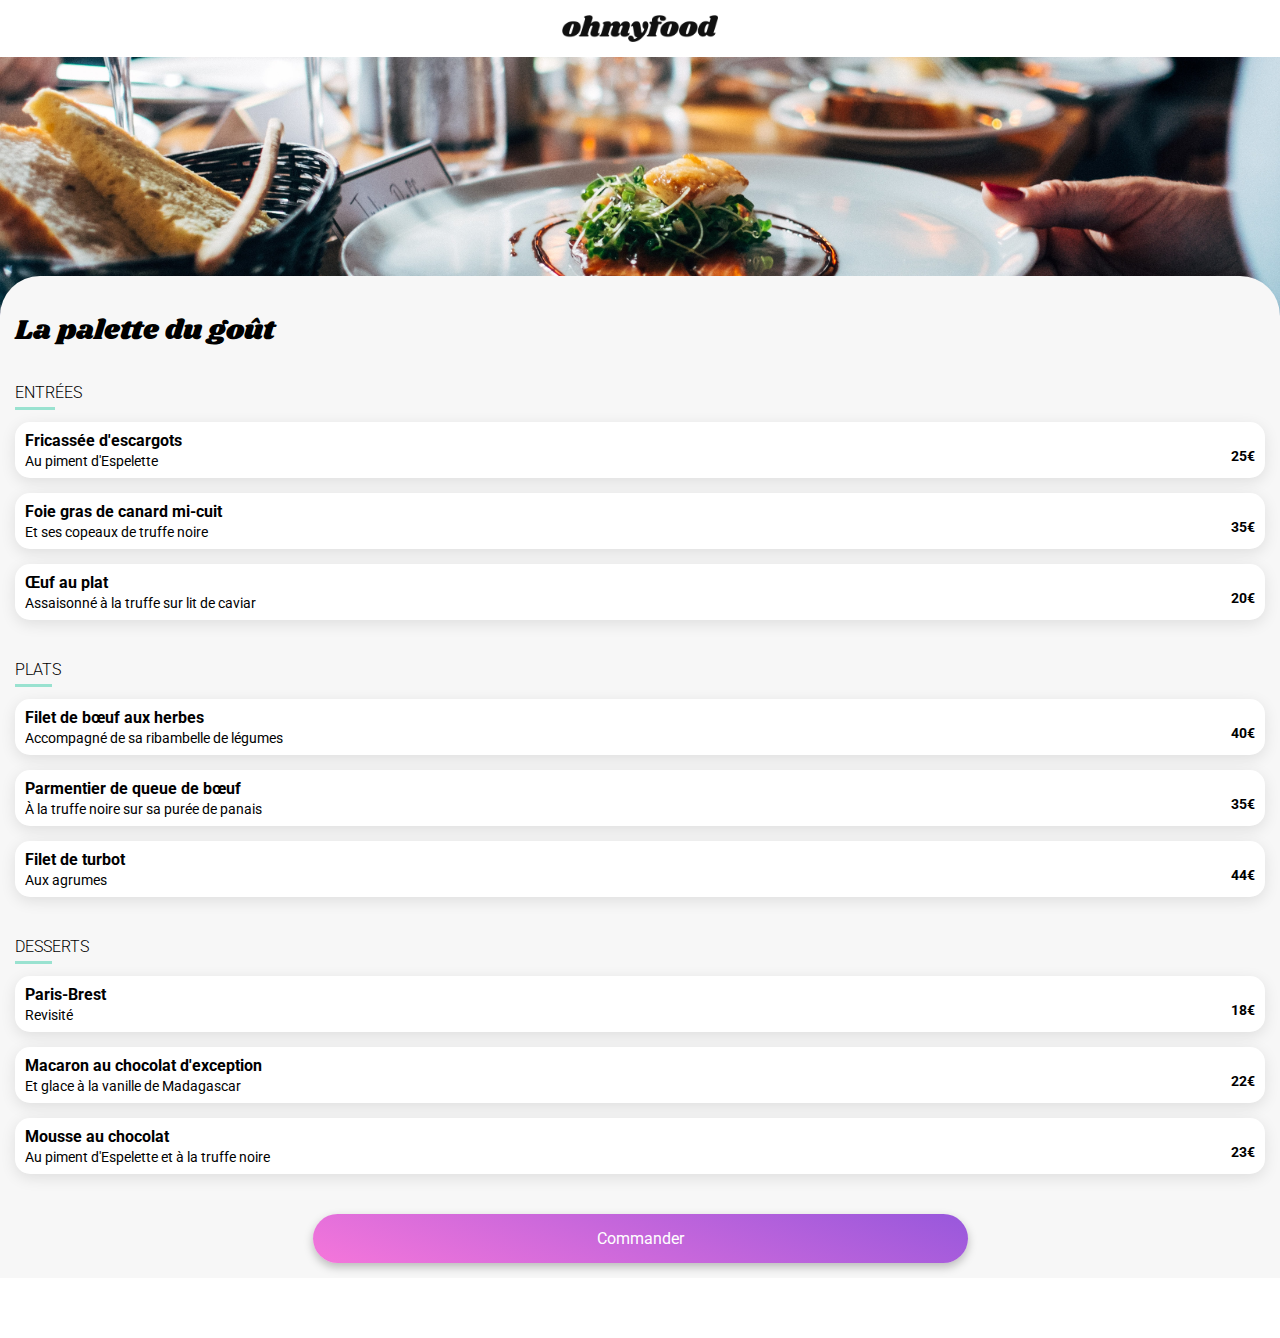
==== page 2.html @ 6c76cdcf "all" ====
<!DOCTYPE html>
<html lang="en">
<head>
    <meta charset="UTF-8">
    <meta http-equiv="X-UA-Compatible" content="IE=edge">
    <meta name="viewport" content="width=device-width, initial-scale=1.0">
    <title>Page 2</title>
    <link rel="stylesheet" href="css/style.css"/>
    <link rel="stylesheet" href="https://cdnjs.cloudflare.com/ajax/libs/font-awesome/6.2.1/css/all.min.css"
        integrity="sha512-MV7K8+y+gLIBoVD59lQIYicR65iaqukzvf/nwasF0nqhPay5w/9lJmVM2hMDcnK1OnMGCdVK+iQrJ7lzPJQd1w=="
        crossorigin="anonymous" referrerpolicy="no-referrer" />
    <link rel="preconnect" href="https://fonts.googleapis.com">
    <link rel="preconnect" href="https://fonts.gstatic.com" crossorigin>
    <link href="https://fonts.googleapis.com/css2?family=Quicksand:wght@300&family=Roboto:wght@300&display=swap" rel="stylesheet">
    <link href="https://fonts.googleapis.com/css2?family=Quicksand:wght@300&family=Roboto:wght@300&family=Shrikhand&display=swap" rel="stylesheet">
</head>
<body>
    <header>
        <div class="headerLogo">
            <a href="index.html"><i class="fa-solid fa-arrow-left"></i></a>
            <div class="logo">
            <img src="images/logo/ohmyfood.png" alt="logo Ohmyfood">
            </div>
        </div>
    </header>
    <main>
        <div class="backImg">
            <img src="images/restaurants/jay-wennington-N_Y88TWmGwA-unsplash.jpg" alt="plat 1">
        </div>
        <section class="section-menu">
            <div class="titleHeart">
                <h1>La palette du goût</h1>
                <i class="fa-regular fa-heart"></i>
            </div>
            <h2><span>ENTR</span>ÉES</h2>
            <div class="formule">
                <div class="menu">
                    <div class="menuText">
                        <h3>Fricassée d'escargots</h3>
                        <p>Au piment d'Espelette </p>
                    </div>
                    <div class="price">
                        <p>25€</p>
                    </div>
                </div>
                <div class="menu">
                    <div class="menuText">
                        <h3>Foie gras de canard mi-cuit</h3>
                        <p>Et ses copeaux de truffe noire</p>
                    </div>
                    <div class="price">
                        <p>35€</p>
                    </div>
                </div>
                <div class="menu">
                    <div class="menuText">
                        <h3>Œuf au plat</h3>
                        <p>Assaisonné à la truffe sur lit de caviar</p>
                    </div>
                    <div class="price">
                        <p>20€</p>
                    </div>
                </div>
            </div>
            <h2><span>PLAT</span>S</h2>
            <div class="formule">
                <div class="menu">
                    <div class="menuText">
                        <h3>Filet de bœuf aux herbes</h3>
                        <p>Accompagné de sa ribambelle de légumes</p>
                    </div>
                    <div class="price">
                        <p>40€</p>
                    </div>
                </div>
                <div class="menu">
                    <div class="menuText">
                        <h3>Parmentier de queue de bœuf</h3>
                        <p>À la truffe noire sur sa purée de panais</p>
                    </div>
                    <div class="price">
                        <p>35€</p>
                    </div>
                </div>
                <div class="menu">
                    <div class="menuText">
                        <h3>Filet de turbot</h3>
                        <p>Aux agrumes</p>
                    </div>
                    <div class="price">
                        <p>44€</p>
                    </div>
                </div>
            </div>
            <h2><span>DESS</span>ERTS</h2>
            <div class="formule">
                <div class="menu">
                    <div class="menuText">
                        <h3>Paris-Brest</h3>
                        <p>Revisité</p>
                    </div>
                    <div class="price">
                        <p>18€</p>
                    </div>
                </div>
                <div class="menu">
                    <div class="menuText">
                        <h3>Macaron au chocolat d'exception</h3>
                        <p>Et glace à la vanille de Madagascar</p>
                    </div>
                    <div class="price">
                        <p>22€</p>
                    </div>
                </div>
                <div class="menu">
                    <div class="menuText">
                        <h3>Mousse au chocolat </h3>
                        <p>Au piment d'Espelette et à la truffe noire</p>
                    </div>
                    <div class="price">
                        <p>23€</p>
                    </div>
                </div>
            </div>
            <div class="btn">
                <div class="btnText">
                    Commander
                </div>
            </div>
        </section>
   </main>
   <footer>

   </footer>
</body>
</html>
---- css/style.css ----
html, body {
    margin: 0;
    padding: 0;
}

* {
    font-family: 'roboto';
}

h1 {
    font-weight: bolder;
}

header {
    padding: 15px;
    box-shadow: 10px 10px 50px rgba(0, 0, 0, 0.15);
}

.headerLogo {
    display: flex;
    justify-content: center;
    align-items: center;
    width: 100%;
}

.headerLogo a{
    position: absolute;
    left: 30px;
    text-decoration: none;
    color: black;
}

.logo {
    display: flex;
    justify-content: center;
    align-items: center;
}

.logo img {
    width: 40%;
}

.section-location {
    background: #EAEAEA;
}

.locationText {
    display: flex;
    justify-content: center;
    flex-direction: row;
    align-items: center;
    gap: 15px;
    font-weight:bold;
    font-size: 16px;
    font-family: 'roboto';
}

.section-title {
    padding: 40px 0px 40px 0px;
    background: #F7F7F7;
}

.centerSectionTitle h1, .centerSectionTitle p, .btn{
    font-family: 'Roboto';
    font-style: normal;
    text-align: center;
    margin: auto;
}

.centerSectionTitle h1 {
    font-weight: bold;
    font-size: 24px;
    line-height: 28px;
    width: 75%;
}

.centerSectionTitle p {
    font-size: 18px;
    line-height: 21px;
    width: 80%;
}

.centerSectionTitle {
    display: flex;
    justify-content: center;
    flex-direction: column;
    gap: 20px;
    width: 100%;
}

.btn {
    display: flex;
    justify-content: center;
    width: 50%;
    margin-top: 20px;
    background: linear-gradient(200.64deg, #9356DC -5.2%, #FF79DA 110.74%);
    padding: 15px 15px;
    border-radius: 25px;
    box-shadow: 0px 4px 10px rgba(0, 0, 0, 0.25);
}

.btnText {
    font-size: 16px;
    color: white;
}

.section-option h1{
    padding-left: 20px; padding-top: 10px;
}

.containerOption {
    display: flex;
    flex-direction: column;
    gap: 25px;
    padding-right: 25px; padding-left: 35px;
    padding-bottom: 60px; padding-top: 15px;
    font-family: 'roboto';
}

.option {
    display: flex;
    flex-direction: row;
    align-items: center;
    justify-content: space-between;
    background-color: #F7F7F7;
    box-shadow: 0px 4px 15px rgba(0, 0, 0, 0.15);
    border-radius: 20px;
    padding: 10px 30px;
}

.textOption {
    display: flex;
    flex-direction: row;
    align-items: center;
    gap: 20px;
    padding-left: 20px;
}

.textOption p{
    font-weight: bold;
}

.textOption i {
    font-size: 18px;
    color: #7E7E7E;
}

.number {
    display: flex;
    align-items: center;
    justify-content: center;
    position: absolute;
    left: 20px;
    color: white;
    background-color:#9356DC ;
    width: 25px;
    height: 25px;
    border-radius: 20px;
    font-size: 14px;
}

.section-restaurants {
    background: #F7F7F7;
    padding: 20px;
}

.restaurantsCard {
    display: flex;
    flex-direction: column;
    justify-content: center;
    width: 100%;
    gap: 25px;
}

.card {
    display: flex;
    justify-content: center;
    flex-direction: column;
    width: 100%;
    background-color: white;
    border-radius: 20px;
    box-shadow: 0px 4px 15px rgba(0, 0, 0, 0.1);
    text-decoration: none;
    color: black;
}

.card img {
    object-fit: cover;
    height: 175px;
    border-top-left-radius: 20px;
    border-top-right-radius: 20px
}

.contentCard {
    display: flex;
    flex-direction: row;
    align-items: center;
    justify-content: space-between;
    padding: 20px 15px;
    height: 50px;    
}

.textCard {
    line-height: 10px;
    font-family: 'roboto';
}

.textCard h2{
    font-size: 20px;
}

.textCard p {
    font-size: 18px;
}

.heart {
    display: flex;
    align-items: center;
    font-size: 27px;
}

.imgText {

    margin: 0 auto;
    color: #008766;;
    left: 70%;
    
    border-radius: 2px;
    background-color: #99E2D0;
    box-shadow: 0px 2px 4px rgba(0, 0, 0, 0.15);
    padding: 5px 15px;
    font-size: 16px;
    font-weight: bold;
    font-family: 'roboto';
}

.new1 {
    height: 175px;
    border-top-left-radius: 20px;
    border-top-right-radius: 20px;
    background-image: url(../images/restaurants/jay-wennington-N_Y88TWmGwA-unsplash.jpg);
    background-position-y: center;
    background-size: cover;
}

.new2 {
    height: 175px;
    border-top-left-radius: 20px;
    border-top-right-radius: 20px;
    background-image: url(../images/restaurants/stil-u2Lp8tXIcjw-unsplash.jpg);
    background-position-y: center;
    background-size: cover;
}

.textNew {
    display: flex;
    justify-content: flex-end;
}

.textNew p {
    width: 60px;
    margin-right: 15px;
    text-align: center;
    color: #008766;
    border-radius: 2px;
    background-color: #99E2D0;
    box-shadow: 0px 2px 4px rgba(0, 0, 0, 0.15);
    padding: 5px 15px;
    font-size: 16px;
    font-weight: bold;
    font-family: 'roboto';
}

/******** pages **********/ 


span {
    border-bottom:3px solid #99E2D0;
    padding-bottom: 5px;
}

.backImg img{
    object-fit: cover;
    height: 275px;
    width: 100%;
}

.section-menu {
    position: relative;
    top: -60px;
    background-color: #F7F7F7;
    border-radius: 40px 40px 0px 0px;
    padding: 15px 15px;
}

.section-menu h2 {
    font-family: 'roboto';
    font-size: 16px;
    font-weight: 300;
}

.titleHeart {
    display: flex;
    justify-content: space-between;
    flex-direction: row;
    align-items: center;
}

.titleHeart h1 {
    font-family: 'Shrikhand';
    font-size: 28px;
    font-weight: lighter;
}

.titleHeart i {
    font-size: 27px;
}

.formule {
    display: flex;
    flex-direction: column;
    gap: 15px;
    margin-top: 20px;
    margin-bottom: 40px;
}

.menu {
    display: flex;
    justify-content:space-between;
    background-color: white;
    border-radius: 15px;
    box-shadow: 0px 4px 15px rgba(0, 0, 0, 0.1);
    padding-right: 10px; padding-left: 10px;
    font-family: 'Roboto'; 
    gap: 15px;
}

.menuText {
    line-height: 5px;
}

.menuText h3 {
    font-size: 16px;
}

.menuText p {
    font-size: 14px;
}

.price {
    display: flex;
    align-items: end;
    font-size: 14px;
    font-weight: bold;
}
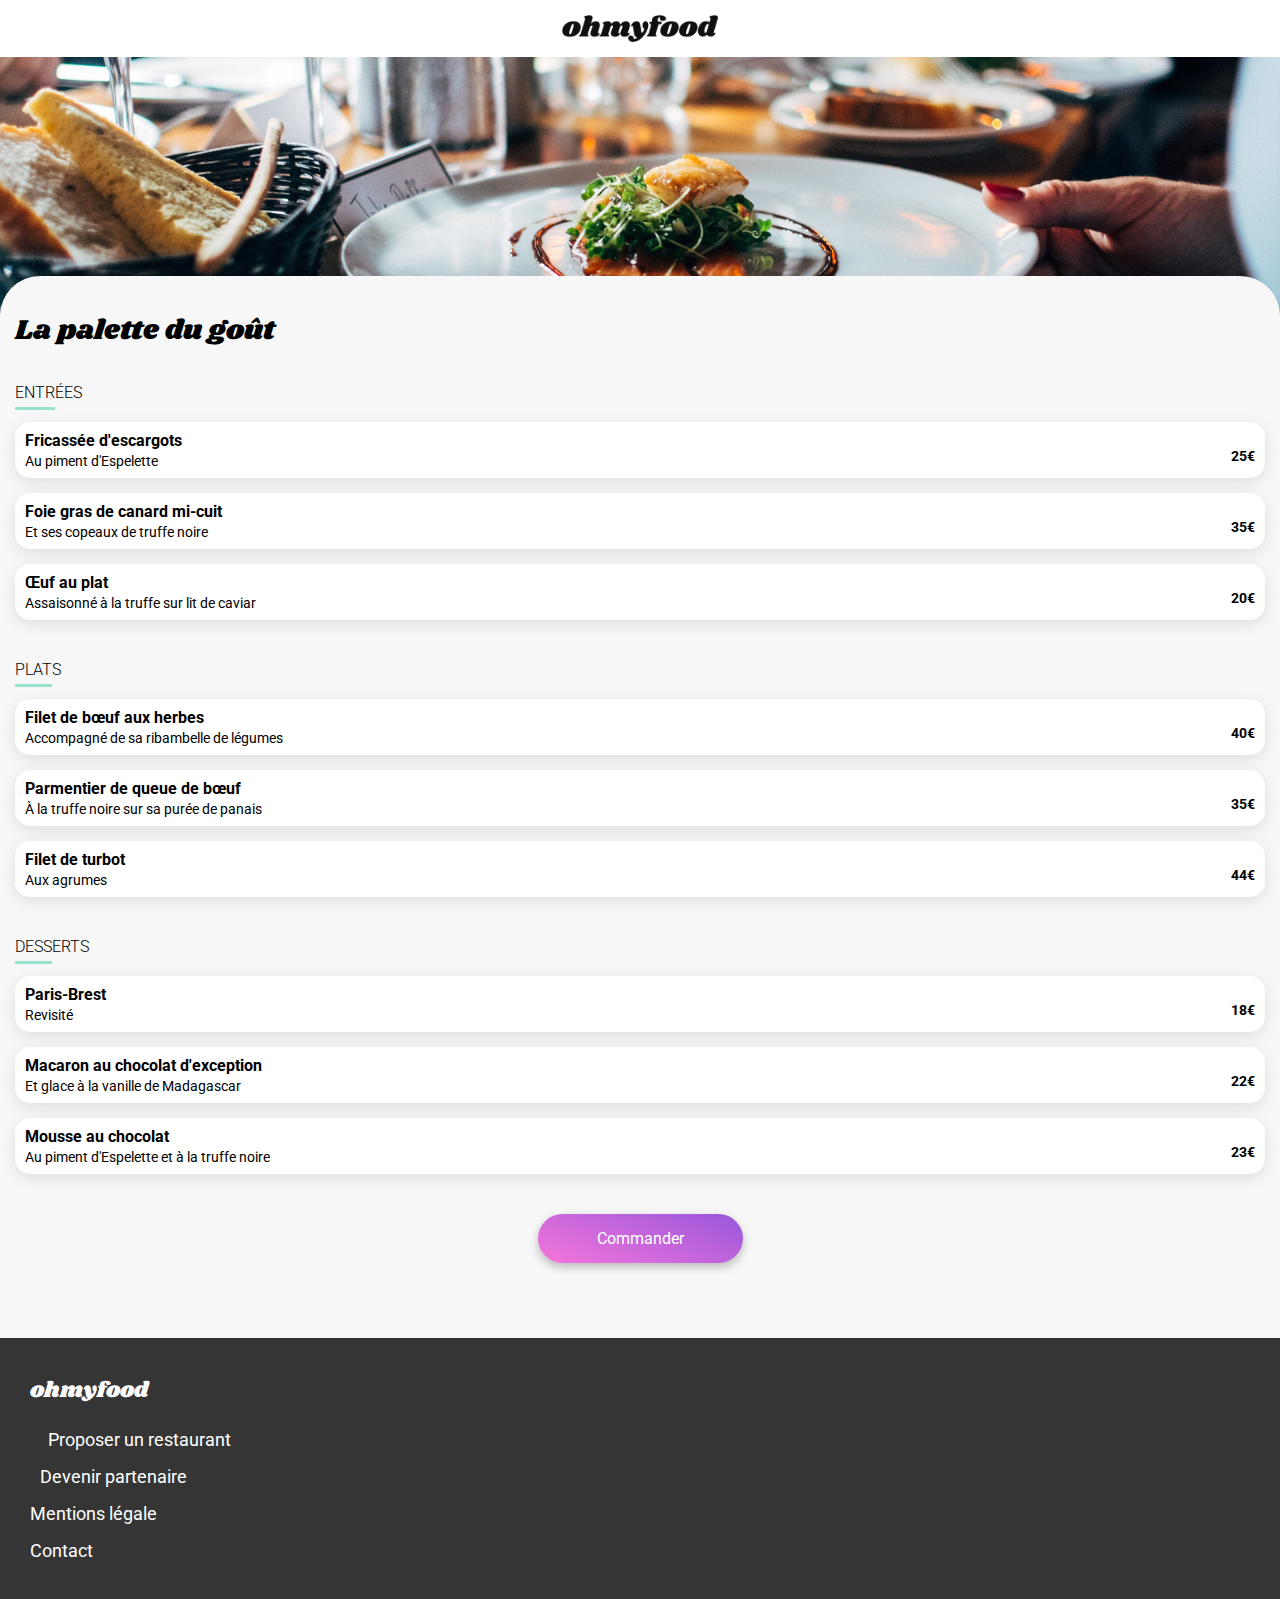
==== commit df41721a: "th" ====
--- a/page 2.html
+++ b/page 2.html
@@ -130,7 +130,19 @@
         </section>
    </main>
    <footer>
-
-   </footer>
+        <div class="group">
+            <h3>ohmyfood</h3>
+            <div class="textList">
+                <i class="ustensil fa-solid fa-utensils"></i>
+                <p>Proposer un restaurant</p>
+            </div>
+            <div class="textList">
+                <i class="partner fa-solid fa-handshake-angle"></i>
+                <p>Devenir partenaire</p>
+            </div>
+                <p>Mentions légale</p>
+                <p>Contact</p>
+        </div>
+    </footer>
 </body>
 </html>--- a/css/style.css
+++ b/css/style.css
@@ -14,6 +14,11 @@
 header {
     padding: 15px;
     box-shadow: 10px 10px 50px rgba(0, 0, 0, 0.15);
+}
+
+main {
+    margin: 0;
+    background: #F7F7F7;
 }
 
 .headerLogo {
@@ -91,7 +96,7 @@
 .btn {
     display: flex;
     justify-content: center;
-    width: 50%;
+    width: 175px;
     margin-top: 20px;
     background: linear-gradient(200.64deg, #9356DC -5.2%, #FF79DA 110.74%);
     padding: 15px 15px;
@@ -102,6 +107,11 @@
 .btnText {
     font-size: 16px;
     color: white;
+}
+
+.section-option {
+    background-color: white;
+    padding-top: 20px;
 }
 
 .section-option h1{
@@ -162,6 +172,7 @@
 .section-restaurants {
     background: #F7F7F7;
     padding: 20px;
+    padding-bottom: 70px;
 }
 
 .restaurantsCard {
@@ -224,7 +235,6 @@
     margin: 0 auto;
     color: #008766;;
     left: 70%;
-    
     border-radius: 2px;
     background-color: #99E2D0;
     box-shadow: 0px 2px 4px rgba(0, 0, 0, 0.15);
@@ -271,6 +281,41 @@
     font-family: 'roboto';
 }
 
+footer {
+    background-color: #353535;
+    padding: 30px;
+}
+
+.group {
+    display: flex;
+    flex-direction: column;
+    justify-content: flex-start;
+    line-height: 1px;
+    color: white;
+    font-size: 18px;
+}
+
+.group h3 {
+    font-family: 'Shrikhand';
+    font-weight: lighter;
+    font-size: 22px;
+    margin-bottom: 30px;
+}
+
+.textList {
+    display: flex;
+    flex-direction: row;
+    align-items: center;
+}
+
+.partner {
+    margin-right: 10px;
+}
+
+.ustensil {
+    margin-right: 18px;
+}
+
 /******** pages **********/ 
 
 
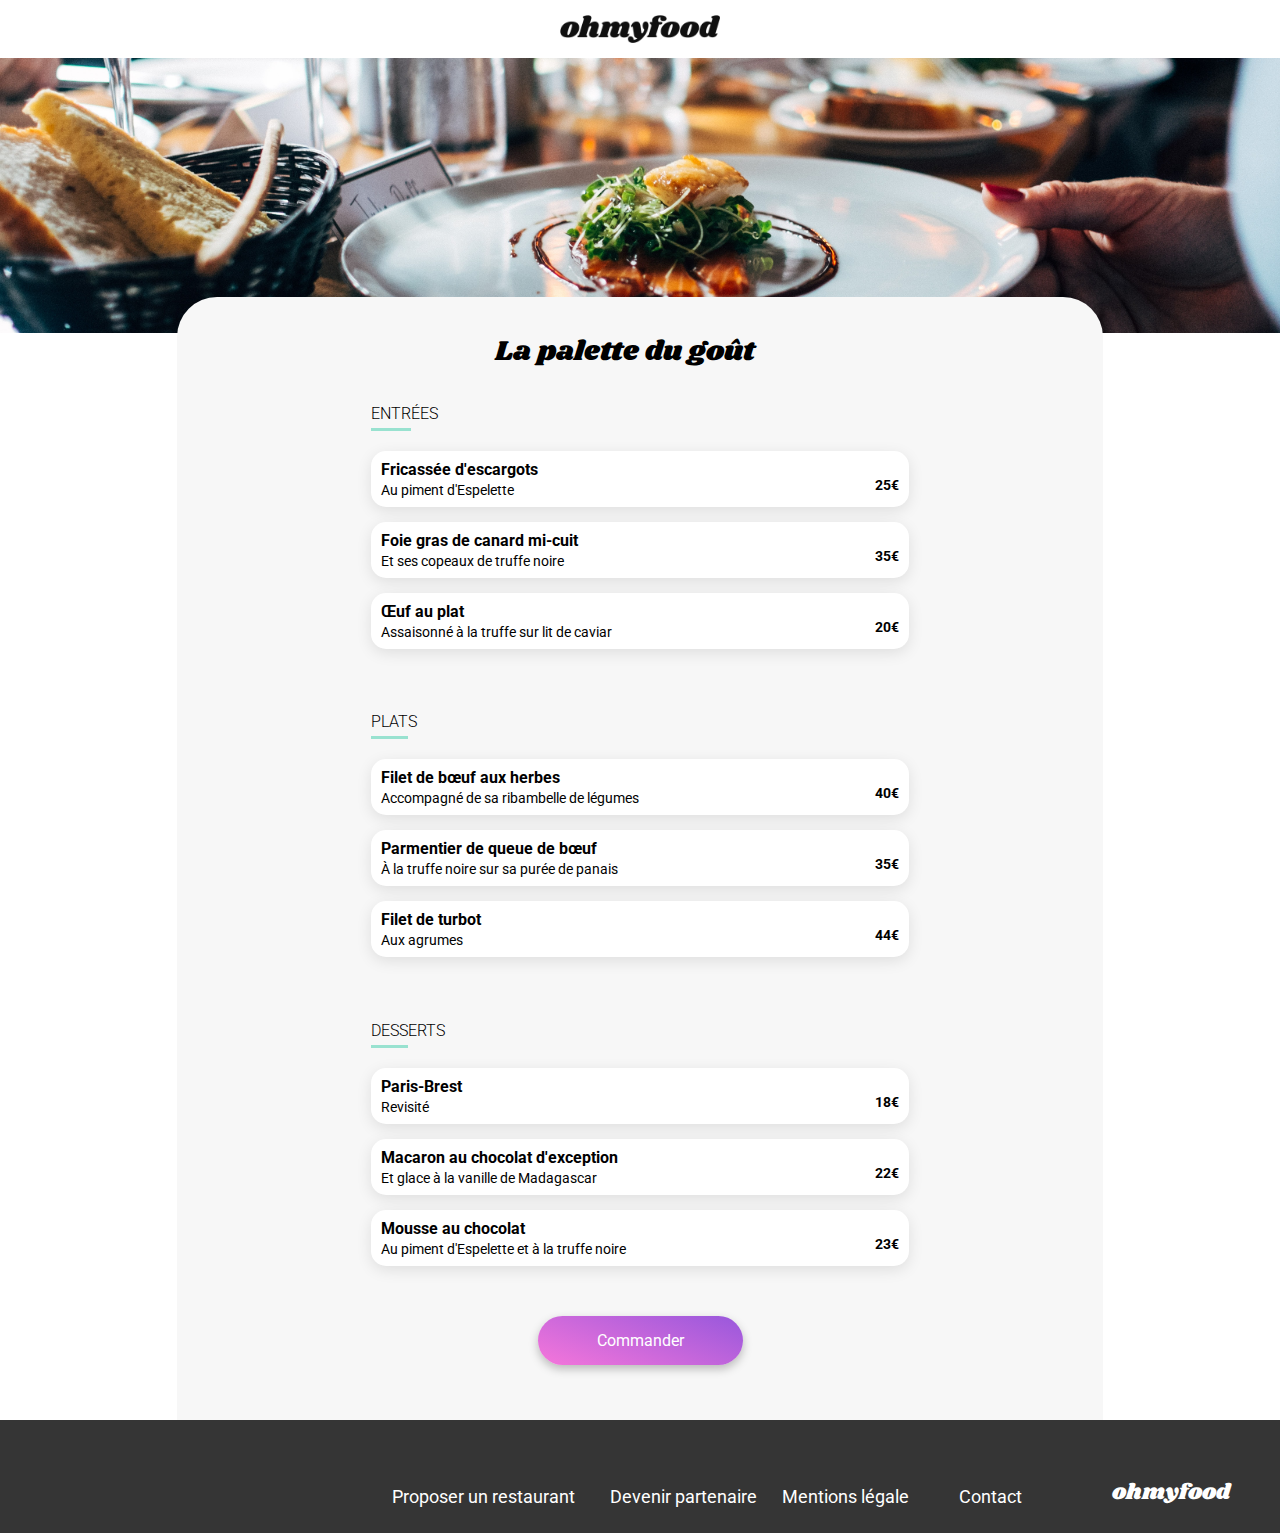
==== commit 804e6b5f: "ghh" ====
--- a/page 2.html
+++ b/page 2.html
@@ -4,7 +4,7 @@
     <meta charset="UTF-8">
     <meta http-equiv="X-UA-Compatible" content="IE=edge">
     <meta name="viewport" content="width=device-width, initial-scale=1.0">
-    <title>Page 2</title>
+    <title>Menu - La palette du goût</title>
     <link rel="stylesheet" href="css/style.css"/>
     <link rel="stylesheet" href="https://cdnjs.cloudflare.com/ajax/libs/font-awesome/6.2.1/css/all.min.css"
         integrity="sha512-MV7K8+y+gLIBoVD59lQIYicR65iaqukzvf/nwasF0nqhPay5w/9lJmVM2hMDcnK1OnMGCdVK+iQrJ7lzPJQd1w=="
@@ -32,8 +32,8 @@
                 <h1>La palette du goût</h1>
                 <i class="fa-regular fa-heart"></i>
             </div>
-            <h2><span>ENTR</span>ÉES</h2>
             <div class="formule">
+                <h2><span>ENTR</span>ÉES</h2>
                 <div class="menu">
                     <div class="menuText">
                         <h3>Fricassée d'escargots</h3>
@@ -62,8 +62,8 @@
                     </div>
                 </div>
             </div>
-            <h2><span>PLAT</span>S</h2>
             <div class="formule">
+                <h2><span>PLAT</span>S</h2>
                 <div class="menu">
                     <div class="menuText">
                         <h3>Filet de bœuf aux herbes</h3>
@@ -92,8 +92,8 @@
                     </div>
                 </div>
             </div>
-            <h2><span>DESS</span>ERTS</h2>
             <div class="formule">
+                <h2><span>DESS</span>ERTS</h2>
                 <div class="menu">
                     <div class="menuText">
                         <h3>Paris-Brest</h3>
@@ -122,7 +122,7 @@
                     </div>
                 </div>
             </div>
-            <div class="btn">
+            <div class="btn commandBtn">
                 <div class="btnText">
                     Commander
                 </div>
@@ -132,16 +132,18 @@
    <footer>
         <div class="group">
             <h3>ohmyfood</h3>
-            <div class="textList">
-                <i class="ustensil fa-solid fa-utensils"></i>
-                <p>Proposer un restaurant</p>
+            <div class="groupList">
+                <div class="textList">
+                    <i class="ustensil fa-solid fa-utensils"></i>
+                    <p>Proposer un restaurant</p>
+                </div>
+                <div class="textList">
+                    <i class="partner fa-solid fa-handshake-angle"></i>
+                    <p>Devenir partenaire</p>
+                </div>
+                    <p>Mentions légale</p><br/>
+                    <p>Contact</p>
             </div>
-            <div class="textList">
-                <i class="partner fa-solid fa-handshake-angle"></i>
-                <p>Devenir partenaire</p>
-            </div>
-                <p>Mentions légale</p>
-                <p>Contact</p>
         </div>
     </footer>
 </body>
--- a/css/style.css
+++ b/css/style.css
@@ -14,11 +14,6 @@
 header {
     padding: 15px;
     box-shadow: 10px 10px 50px rgba(0, 0, 0, 0.15);
-}
-
-main {
-    margin: 0;
-    background: #F7F7F7;
 }
 
 .headerLogo {
@@ -42,7 +37,7 @@
 }
 
 .logo img {
-    width: 40%;
+    width: 160px;
 }
 
 .section-location {
@@ -118,7 +113,7 @@
     padding-left: 20px; padding-top: 10px;
 }
 
-.containerOption {
+.groupOption {
     display: flex;
     flex-direction: column;
     gap: 25px;
@@ -160,7 +155,7 @@
     align-items: center;
     justify-content: center;
     position: absolute;
-    left: 20px;
+    transform: translateX(-65px);
     color: white;
     background-color:#9356DC ;
     width: 25px;
@@ -180,6 +175,18 @@
     flex-direction: column;
     justify-content: center;
     width: 100%;
+    gap: 25px;
+}
+
+.groupCard {
+    display: flex;
+    flex-direction: column;
+    gap: 25px;
+}
+
+.containerCard {
+    display: flex;
+    flex-direction: column;
     gap: 25px;
 }
 
@@ -324,6 +331,11 @@
     padding-bottom: 5px;
 }
 
+.backImg {
+    position: relative;
+    z-index: 1;
+}
+
 .backImg img{
     object-fit: cover;
     height: 275px;
@@ -332,7 +344,8 @@
 
 .section-menu {
     position: relative;
-    top: -60px;
+    z-index: 2;
+    margin-top: -60px;
     background-color: #F7F7F7;
     border-radius: 40px 40px 0px 0px;
     padding: 15px 15px;
@@ -397,4 +410,91 @@
     align-items: end;
     font-size: 14px;
     font-weight: bold;
+}
+
+.commandBtn {
+    margin-bottom: 40px;
+}
+
+/********* Desktop min-1024px ***********/
+
+@media (min-width: 1024px) {
+
+    .groupOption {
+        display: flex;
+        flex-direction: row;
+        gap: 60px;
+    }
+
+    .option {
+        padding-right: 90px;
+    }
+
+    .blocOption {
+        display: flex;
+        flex-direction: column;
+    }
+
+    .containerOption {
+        margin: auto;
+    }
+
+    .containerCard {
+        display: flex;
+        flex-direction: column;
+        justify-content: center;
+        padding-left: 100px; padding-right: 100px;
+        gap: 50px;
+    }
+
+    .groupCard {
+        display: flex;
+        flex-direction: row;
+        gap: 100px;
+    }
+
+    .group {
+        flex-direction: row-reverse;
+        align-items: center;
+        gap: 90px;
+    }
+
+    footer {
+        padding-bottom: 10px;
+        padding-top: 50px;
+        padding-right: 50px;
+    }
+
+    .groupList {
+        display: flex;
+        flex-direction: row;
+        gap: 25px;
+    }
+
+
+    /***********pages ********/
+
+    .section-menu {
+        width: 70%;
+        margin: auto;
+        margin-top: -40px;
+    }
+
+    .titleHeart {
+        justify-content: center;
+        gap: 30px;
+    }
+
+    .formule {
+        width: 60%;
+        margin: auto;
+        margin-bottom: 50px;
+    }
+
+    .centerSectionTitle h1 {
+        font-size: 40px;
+        line-height: 50px;
+    }
+
+
 }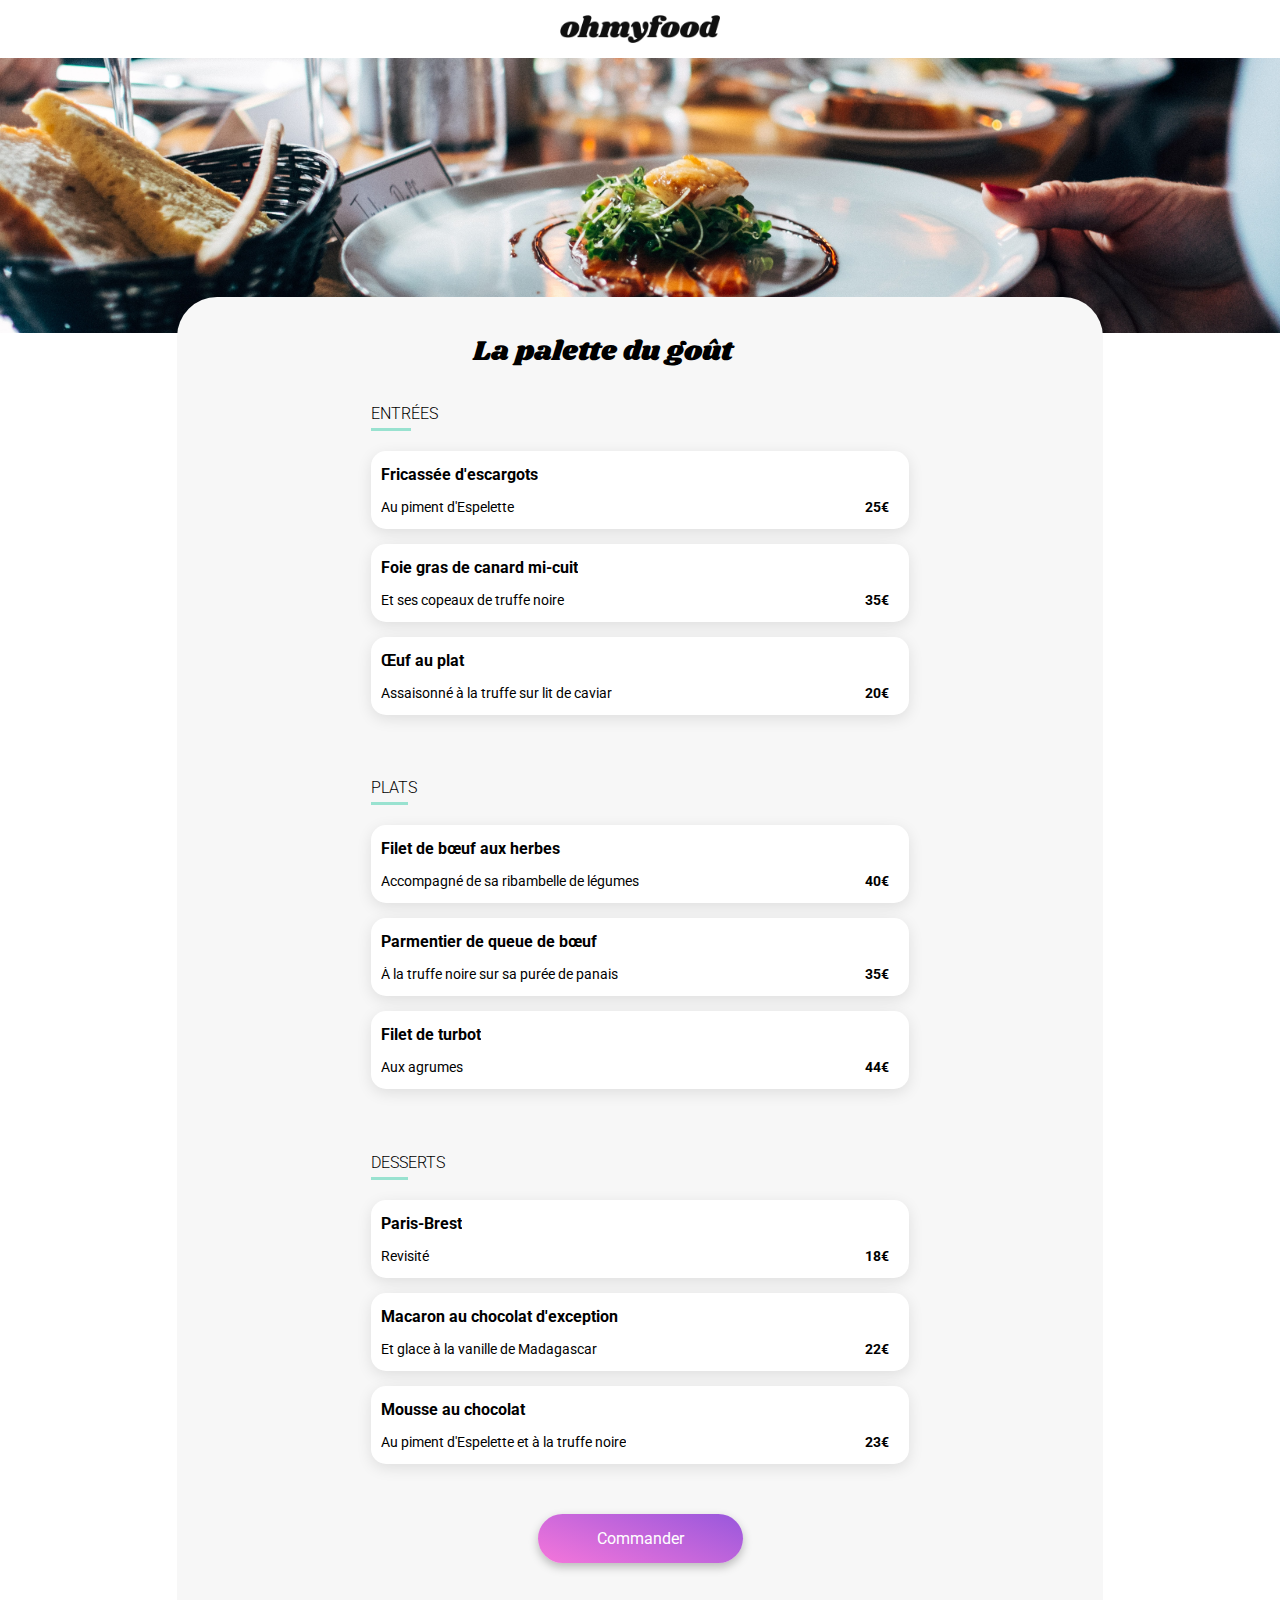
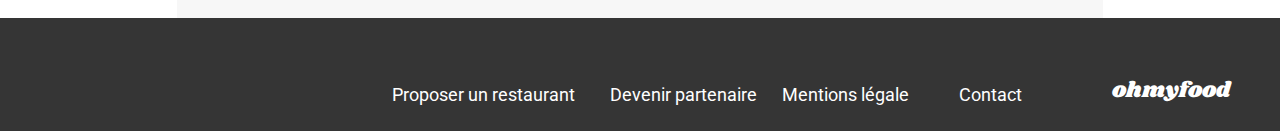
==== commit fe364b0b: "check" ====
--- a/page 2.html
+++ b/page 2.html
@@ -30,7 +30,10 @@
         <section class="section-menu">
             <div class="titleHeart">
                 <h1>La palette du goût</h1>
-                <i class="fa-regular fa-heart"></i>
+                <div class="heart">
+                    <i class="fa-regular fa-heart heartEmpty"></i>
+                    <i class="fa-solid fa-heart heartFull"></i>
+                </div>
             </div>
             <div class="formule">
                 <h2><span>ENTR</span>ÉES</h2>
@@ -42,6 +45,9 @@
                     <div class="price">
                         <p>25€</p>
                     </div>
+                    <div class="check">
+                        <i class="fa-solid fa-circle-check"></i>
+                    </div>
                 </div>
                 <div class="menu">
                     <div class="menuText">
@@ -51,6 +57,9 @@
                     <div class="price">
                         <p>35€</p>
                     </div>
+                    <div class="check">
+                        <i class="fa-solid fa-circle-check"></i>
+                    </div>
                 </div>
                 <div class="menu">
                     <div class="menuText">
@@ -59,6 +68,9 @@
                     </div>
                     <div class="price">
                         <p>20€</p>
+                    </div>
+                    <div class="check">
+                        <i class="fa-solid fa-circle-check"></i>
                     </div>
                 </div>
             </div>
@@ -72,6 +84,9 @@
                     <div class="price">
                         <p>40€</p>
                     </div>
+                    <div class="check">
+                        <i class="fa-solid fa-circle-check"></i>
+                    </div>
                 </div>
                 <div class="menu">
                     <div class="menuText">
@@ -81,6 +96,9 @@
                     <div class="price">
                         <p>35€</p>
                     </div>
+                    <div class="check">
+                        <i class="fa-solid fa-circle-check"></i>
+                    </div>
                 </div>
                 <div class="menu">
                     <div class="menuText">
@@ -89,6 +107,9 @@
                     </div>
                     <div class="price">
                         <p>44€</p>
+                    </div>
+                    <div class="check">
+                        <i class="fa-solid fa-circle-check"></i>
                     </div>
                 </div>
             </div>
@@ -102,6 +123,9 @@
                     <div class="price">
                         <p>18€</p>
                     </div>
+                    <div class="check">
+                        <i class="fa-solid fa-circle-check"></i>
+                    </div>
                 </div>
                 <div class="menu">
                     <div class="menuText">
@@ -111,6 +135,9 @@
                     <div class="price">
                         <p>22€</p>
                     </div>
+                    <div class="check">
+                        <i class="fa-solid fa-circle-check"></i>
+                    </div>
                 </div>
                 <div class="menu">
                     <div class="menuText">
@@ -119,6 +146,9 @@
                     </div>
                     <div class="price">
                         <p>23€</p>
+                    </div>
+                    <div class="check">
+                        <i class="fa-solid fa-circle-check"></i>
                     </div>
                 </div>
             </div>
--- a/css/style.css
+++ b/css/style.css
@@ -229,12 +229,6 @@
 
 .textCard p {
     font-size: 18px;
-}
-
-.heart {
-    display: flex;
-    align-items: center;
-    font-size: 27px;
 }
 
 .imgText {
@@ -383,6 +377,7 @@
 }
 
 .menu {
+    position: relative;
     display: flex;
     justify-content:space-between;
     background-color: white;
@@ -391,18 +386,28 @@
     padding-right: 10px; padding-left: 10px;
     font-family: 'Roboto'; 
     gap: 15px;
+    overflow: hidden;
+    transition: padding-right 450ms ease-in-out;
 }
 
 .menuText {
     line-height: 5px;
+    white-space: nowrap;
+    overflow: hidden;
 }
 
 .menuText h3 {
     font-size: 16px;
+    padding-top: 5px; padding-bottom: 7px;
+    text-overflow: ellipsis;
+    overflow: hidden;
 }
 
 .menuText p {
     font-size: 14px;
+    padding-top: 5px; padding-bottom: 5px;
+    text-overflow: ellipsis;
+    overflow: hidden;
 }
 
 .price {
@@ -410,11 +415,76 @@
     align-items: end;
     font-size: 14px;
     font-weight: bold;
+    margin-right: 10px;
+    
 }
 
 .commandBtn {
     margin-bottom: 40px;
 }
+
+.heart {
+    padding-right: 45px;
+    font-size: 27px;
+    display: flex;
+    align-items: center;
+}
+
+.heart i{
+    position: absolute;
+    
+}
+
+.heartFull {
+    opacity: 0;
+    transition-property: all;
+    transition-duration: 400ms;
+}
+
+.heartFull:hover {
+    opacity: 1;
+    background-image: linear-gradient(200.64deg, #9356DC -5.2%, #FF79DA 110.74%);
+    color: transparent;
+    background-clip: text;
+    -webkit-background-clip: text;
+}
+
+.menu:hover .check {
+    display: flex;
+    justify-content: center;
+    align-items: center;
+    animation: slide-left 0.5s ease-out;
+    transform-origin: right;
+}
+
+
+.menu:hover .price {
+    padding-right: 60px;
+    transition: 0.5s ease-out;
+  }
+
+.check {
+    display: none;
+    position: absolute;
+    background-color: #99E2D0;
+    border-radius: 0 15px 15px 0;
+    right: 0px;
+    padding: 0 20px;
+    height: 100%;
+    font-size: 20px;
+    color: white;
+  }
+
+  @keyframes slide-left {
+    0% {
+      transform: scaleX(0); 
+    }
+    100% {
+      transform: scaleX(1);
+    }
+  }
+
+
 
 /********* Desktop min-1024px ***********/
 
